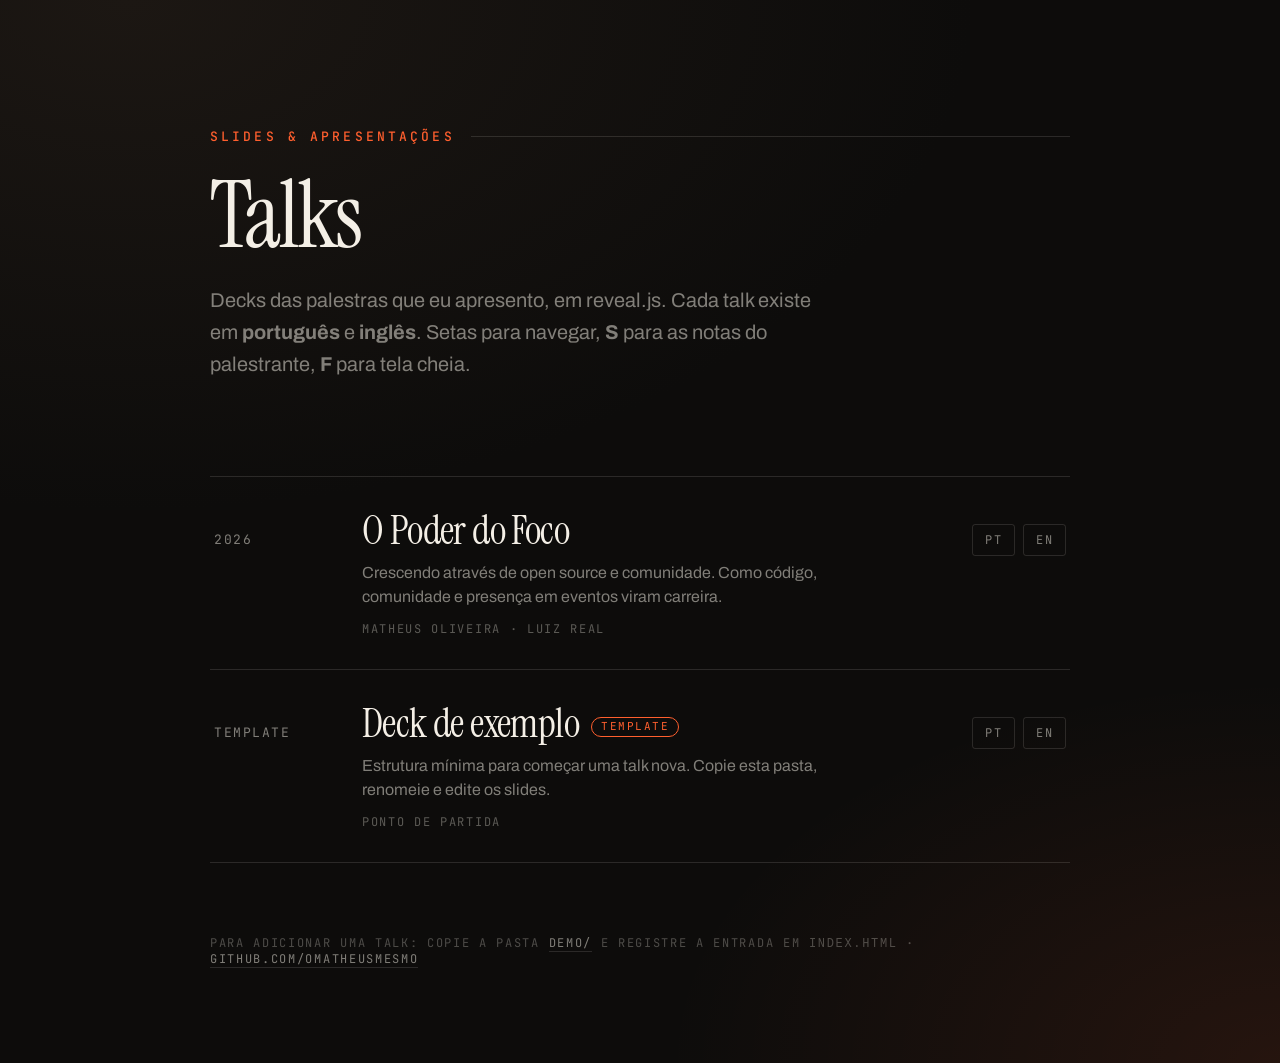
==== index.html @ 70b545d4 "feat: add bilingual talks site with reveal.js decks Navigable index of talks, a shared theme in asse" ====
<!doctype html>
<html lang="pt-BR">
  <head>
    <meta charset="utf-8" />
    <meta name="viewport" content="width=device-width, initial-scale=1" />
    <title>Talks</title>
    <meta name="description" content="Palestras e apresentações. Slides em reveal.js." />

    <link rel="preconnect" href="https://fonts.googleapis.com" />
    <link rel="preconnect" href="https://fonts.gstatic.com" crossorigin />
    <link
      href="https://fonts.googleapis.com/css2?family=Archivo:wght@400;500;600&family=Instrument+Serif:ital@0;1&family=JetBrains+Mono:wght@400;500&display=swap"
      rel="stylesheet"
    />
    <link rel="stylesheet" href="assets/site.css" />
  </head>

  <body>
    <div class="wrap">
      <div class="kicker">Slides &amp; apresentações</div>
      <h1>Talks</h1>
      <p class="intro">
        Decks das palestras que eu apresento, em reveal.js. Cada talk existe em
        <strong>português</strong> e <strong>inglês</strong>. Setas para navegar,
        <strong>S</strong> para as notas do palestrante, <strong>F</strong> para tela cheia.
      </p>

      <div class="talks" id="talks"></div>

      <footer>
        Para adicionar uma talk: copie a pasta <a href="demo/">demo/</a> e registre a entrada em
        <code>index.html</code> &middot;
        <a href="https://github.com/omatheusmesmo">github.com/omatheusmesmo</a>
      </footer>
    </div>

    <script>
      // Registro de talks. Para publicar uma nova, adicione um objeto no topo da lista.
      const TALKS = [
        {
          slug: "o-poder-do-foco",
          date: "2026",
          title: "O Poder do Foco",
          summary:
            "Crescendo através de open source e comunidade. Como código, comunidade e presença em eventos viram carreira.",
          speakers: "Matheus Oliveira · Luiz Real",
        },
        {
          slug: "demo",
          date: "Template",
          title: "Deck de exemplo",
          summary:
            "Estrutura mínima para começar uma talk nova. Copie esta pasta, renomeie e edite os slides.",
          speakers: "Ponto de partida",
          tag: "template",
        },
      ];

      const esc = (value) =>
        String(value).replace(
          /[&<>"']/g,
          (char) =>
            ({ "&": "&amp;", "<": "&lt;", ">": "&gt;", '"': "&quot;", "'": "&#39;" })[char],
        );

      document.getElementById("talks").innerHTML = TALKS.map((talk) => {
        const slug = esc(talk.slug);
        const tag = talk.tag ? `<span class="tag">${esc(talk.tag)}</span>` : "";
        return `
          <div class="talk">
            <span class="date">${esc(talk.date)}</span>
            <span>
              <h2><a href="${slug}/">${esc(talk.title)}</a>${tag}</h2>
              <p>${esc(talk.summary)}</p>
              <span class="who">${esc(talk.speakers)}</span>
            </span>
            <span class="langs">
              <a href="${slug}/">PT</a>
              <a href="${slug}/en.html">EN</a>
            </span>
          </div>`;
      }).join("");
    </script>
  </body>
</html>
---- assets/site.css ----
/* Página índice do repositório de talks */

:root {
  --ink: #0d0c0b;
  --paper: #f4efe6;
  --muted: rgba(244, 239, 230, 0.5);
  --ember: #ff5f2e;
  --line: rgba(244, 239, 230, 0.13);

  --font-display: "Instrument Serif", Georgia, serif;
  --font-body: "Archivo", Helvetica, sans-serif;
  --font-mono: "JetBrains Mono", ui-monospace, Menlo, monospace;
}

* {
  box-sizing: border-box;
}

body {
  margin: 0;
  background:
    radial-gradient(110% 80% at 10% 0%, #1c1713 0%, rgba(28, 23, 19, 0) 60%),
    radial-gradient(80% 60% at 100% 100%, rgba(255, 95, 46, 0.1) 0%, rgba(255, 95, 46, 0) 60%),
    var(--ink);
  color: var(--paper);
  font-family: var(--font-body);
  min-height: 100vh;
  -webkit-font-smoothing: antialiased;
}

.wrap {
  max-width: 940px;
  margin: 0 auto;
  padding: clamp(56px, 11vw, 128px) clamp(24px, 5vw, 40px) 96px;
}

.kicker {
  font-family: var(--font-mono);
  font-size: 13px;
  font-weight: 500;
  letter-spacing: 0.24em;
  text-transform: uppercase;
  color: var(--ember);
  display: flex;
  align-items: center;
  gap: 16px;
  margin-bottom: 28px;
}

.kicker::after {
  content: "";
  flex: 1;
  height: 1px;
  background: var(--line);
}

h1 {
  font-family: var(--font-display);
  font-weight: 400;
  font-size: clamp(52px, 9vw, 92px);
  line-height: 0.95;
  letter-spacing: -0.02em;
  margin: 0 0 24px;
}

h1 em {
  font-style: italic;
  color: var(--ember);
}

.intro {
  font-size: clamp(17px, 2vw, 20px);
  line-height: 1.6;
  color: var(--muted);
  max-width: 56ch;
  margin: 0 0 clamp(56px, 9vw, 96px);
}

/* ---------- Lista de talks ---------- */

.talks {
  border-top: 1px solid var(--line);
}

.talk {
  display: grid;
  grid-template-columns: 120px 1fr auto;
  gap: 28px;
  align-items: baseline;
  padding: 32px 4px;
  border-bottom: 1px solid var(--line);
  color: inherit;
  transition: background 0.3s ease, padding 0.3s ease;
}

.talk:hover,
.talk:focus-within {
  background: rgba(255, 95, 46, 0.06);
  padding-left: 18px;
  padding-right: 18px;
}

.talk h2 a {
  color: inherit;
  text-decoration: none;
}

.talk .date {
  font-family: var(--font-mono);
  font-size: 13px;
  letter-spacing: 0.12em;
  text-transform: uppercase;
  color: var(--muted);
  padding-top: 6px;
}

.talk h2 {
  font-family: var(--font-display);
  font-weight: 400;
  font-size: clamp(28px, 4vw, 40px);
  line-height: 1.05;
  letter-spacing: -0.015em;
  margin: 0 0 10px;
  transition: color 0.3s ease;
}

.talk:hover h2 a,
.talk h2 a:focus-visible {
  color: var(--ember);
  outline: none;
}

.talk p {
  margin: 0;
  font-size: 16px;
  line-height: 1.5;
  color: var(--muted);
  max-width: 52ch;
}

.talk .who {
  display: block;
  margin-top: 12px;
  font-family: var(--font-mono);
  font-size: 12px;
  letter-spacing: 0.14em;
  text-transform: uppercase;
  color: rgba(244, 239, 230, 0.34);
}

.talk .langs {
  display: flex;
  gap: 8px;
  padding-top: 6px;
}

.talk .langs a {
  font-family: var(--font-mono);
  font-size: 12px;
  letter-spacing: 0.12em;
  padding: 7px 12px;
  border: 1px solid var(--line);
  border-radius: 3px;
  color: var(--muted);
  text-decoration: none;
  transition: all 0.25s ease;
}

.talk .langs a:hover,
.talk .langs a:focus-visible {
  color: var(--ember);
  border-color: var(--ember);
  outline: none;
}

.tag {
  display: inline-block;
  margin-left: 12px;
  padding: 3px 9px;
  border: 1px solid var(--ember);
  border-radius: 999px;
  font-family: var(--font-mono);
  font-size: 11px;
  letter-spacing: 0.14em;
  text-transform: uppercase;
  color: var(--ember);
  vertical-align: middle;
}

footer {
  margin-top: 72px;
  font-family: var(--font-mono);
  font-size: 12px;
  letter-spacing: 0.14em;
  text-transform: uppercase;
  color: rgba(244, 239, 230, 0.28);
}

footer a {
  color: rgba(244, 239, 230, 0.5);
  text-decoration: none;
  border-bottom: 1px solid var(--line);
}

footer a:hover {
  color: var(--ember);
}

@media (max-width: 680px) {
  .talk {
    grid-template-columns: 1fr;
    gap: 12px;
  }

  .talk .langs {
    padding-top: 4px;
  }
}
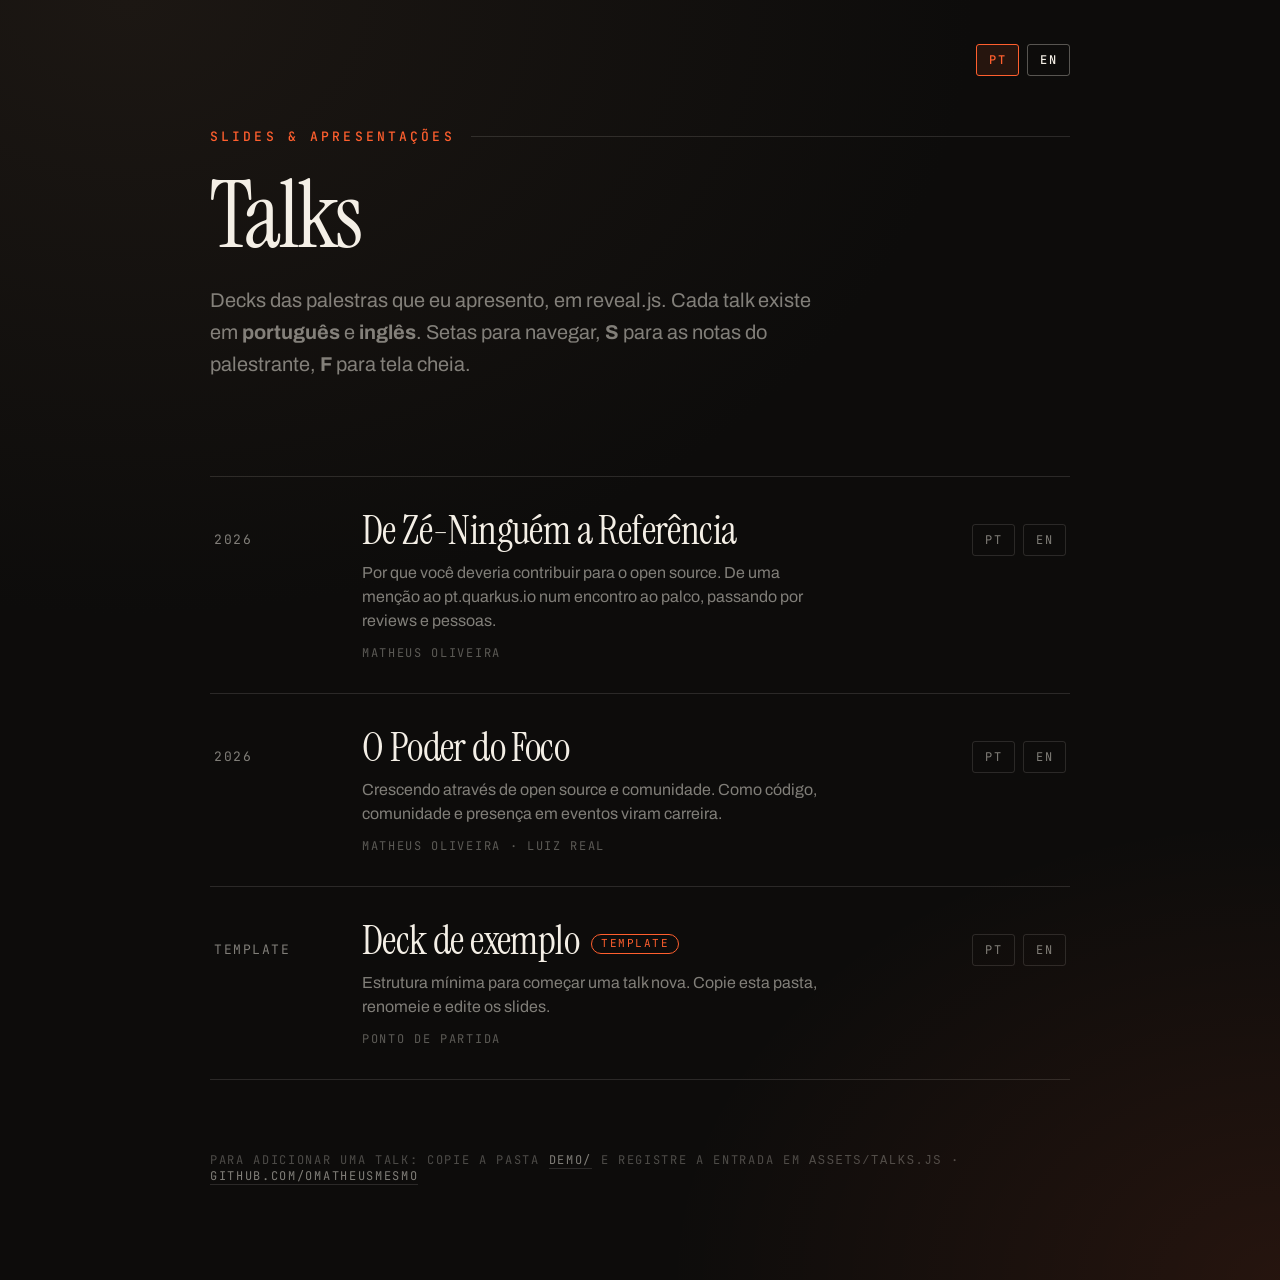
==== commit 2693eea6: "feat: add bilingual talk "From Nobody to Go-To" and a bilingual home Add the talk "De ze ninguem a R" ====
--- a/index.html
+++ b/index.html
@@ -17,6 +17,8 @@
 
   <body>
     <div class="wrap">
+      <div class="lang-switch"><b>PT</b><a href="en.html">EN</a></div>
+
       <div class="kicker">Slides &amp; apresentações</div>
       <h1>Talks</h1>
       <p class="intro">
@@ -29,57 +31,14 @@
 
       <footer>
         Para adicionar uma talk: copie a pasta <a href="demo/">demo/</a> e registre a entrada em
-        <code>index.html</code> &middot;
+        <code>assets/talks.js</code> &middot;
         <a href="https://github.com/omatheusmesmo">github.com/omatheusmesmo</a>
       </footer>
     </div>
 
+    <script src="assets/talks.js"></script>
     <script>
-      // Registro de talks. Para publicar uma nova, adicione um objeto no topo da lista.
-      const TALKS = [
-        {
-          slug: "o-poder-do-foco",
-          date: "2026",
-          title: "O Poder do Foco",
-          summary:
-            "Crescendo através de open source e comunidade. Como código, comunidade e presença em eventos viram carreira.",
-          speakers: "Matheus Oliveira · Luiz Real",
-        },
-        {
-          slug: "demo",
-          date: "Template",
-          title: "Deck de exemplo",
-          summary:
-            "Estrutura mínima para começar uma talk nova. Copie esta pasta, renomeie e edite os slides.",
-          speakers: "Ponto de partida",
-          tag: "template",
-        },
-      ];
-
-      const esc = (value) =>
-        String(value).replace(
-          /[&<>"']/g,
-          (char) =>
-            ({ "&": "&amp;", "<": "&lt;", ">": "&gt;", '"': "&quot;", "'": "&#39;" })[char],
-        );
-
-      document.getElementById("talks").innerHTML = TALKS.map((talk) => {
-        const slug = esc(talk.slug);
-        const tag = talk.tag ? `<span class="tag">${esc(talk.tag)}</span>` : "";
-        return `
-          <div class="talk">
-            <span class="date">${esc(talk.date)}</span>
-            <span>
-              <h2><a href="${slug}/">${esc(talk.title)}</a>${tag}</h2>
-              <p>${esc(talk.summary)}</p>
-              <span class="who">${esc(talk.speakers)}</span>
-            </span>
-            <span class="langs">
-              <a href="${slug}/">PT</a>
-              <a href="${slug}/en.html">EN</a>
-            </span>
-          </div>`;
-      }).join("");
+      renderTalks("pt");
     </script>
   </body>
 </html>
--- a/assets/site.css
+++ b/assets/site.css
@@ -29,9 +29,49 @@
 }
 
 .wrap {
+  position: relative;
   max-width: 940px;
   margin: 0 auto;
   padding: clamp(56px, 11vw, 128px) clamp(24px, 5vw, 40px) 96px;
+}
+
+.lang-switch {
+  position: absolute;
+  top: clamp(24px, 4vw, 44px);
+  right: clamp(24px, 5vw, 40px);
+  display: flex;
+  gap: 8px;
+  font-family: var(--font-mono);
+  font-size: 12px;
+  letter-spacing: 0.12em;
+}
+
+.lang-switch a,
+.lang-switch b {
+  padding: 7px 12px;
+  border: 1px solid var(--line);
+  border-radius: 3px;
+  font-weight: 500;
+}
+
+.lang-switch a {
+  color: var(--paper);
+  border-color: rgba(244, 239, 230, 0.32);
+  text-decoration: none;
+  transition: all 0.25s ease;
+}
+
+.lang-switch a:hover,
+.lang-switch a:focus-visible {
+  background: rgba(244, 239, 230, 0.08);
+  border-color: var(--paper);
+  outline: none;
+}
+
+.lang-switch b {
+  color: var(--ember);
+  border-color: var(--ember);
+  background: rgba(255, 95, 46, 0.1);
 }
 
 .kicker {
